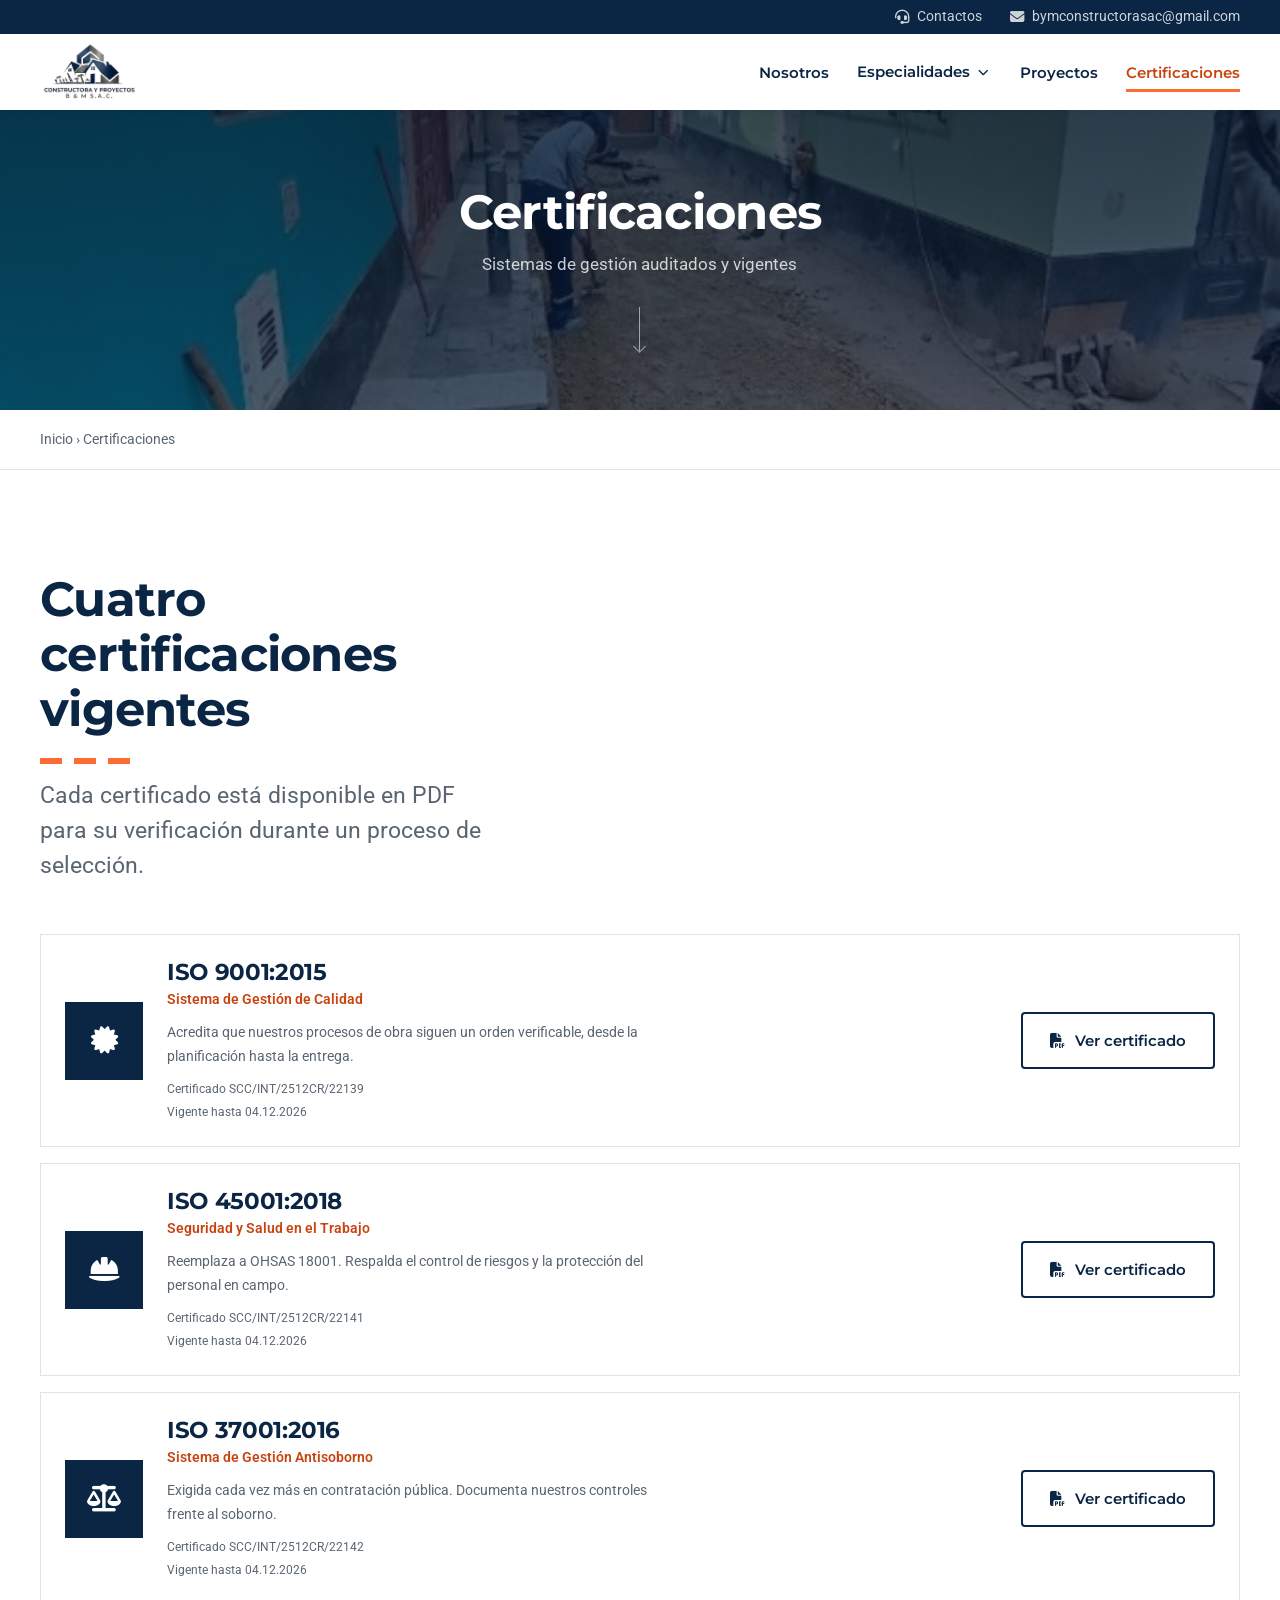
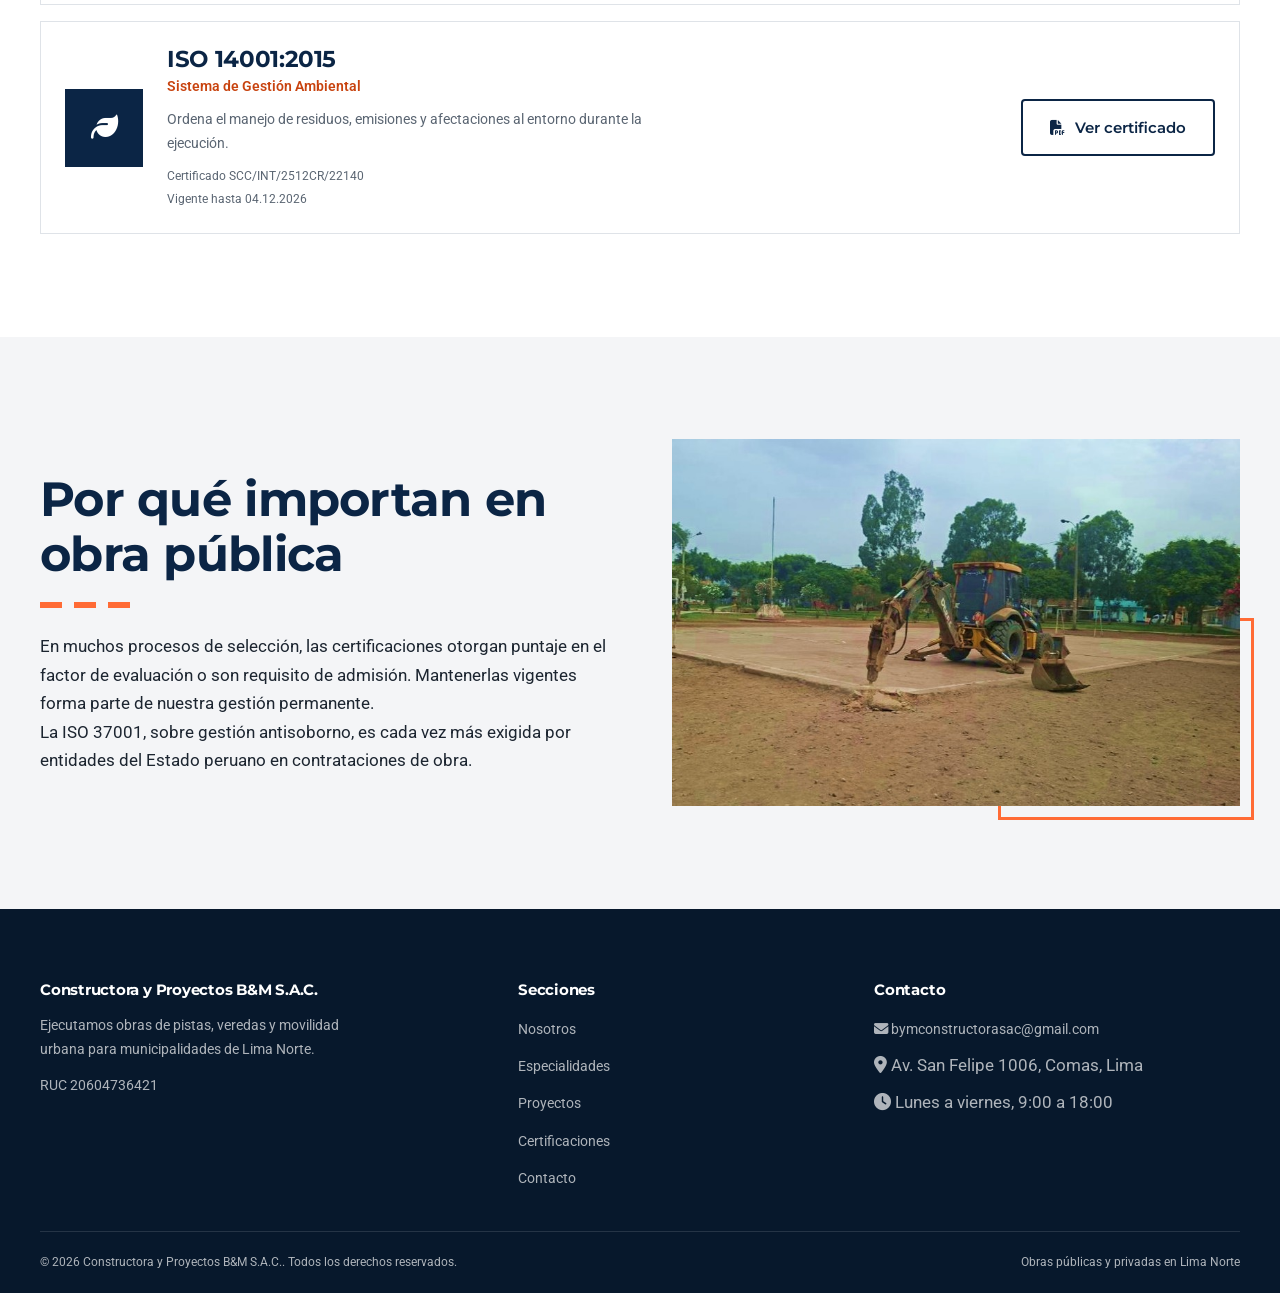
==== certificaciones.html @ 241281e0 "feat: sitio web B&M con obras reales y fotos actualizadas Avance de la web para presentacion: proyec" ====
<!DOCTYPE html>
<html lang="es">
<head>
<meta charset="UTF-8">
<meta name="viewport" content="width=device-width, initial-scale=1">
<meta name="description" content="Certificaciones ISO 9001, ISO 45001, ISO 37001 e ISO 14001 vigentes de Constructora y Proyectos B&amp;M S.A.C.">
<title>Certificaciones | Constructora y Proyectos B&amp;M</title>

<link rel="icon" type="image/png" href="images/logo-fondo-blanco.png">
<link rel="preconnect" href="https://fonts.googleapis.com">
<link rel="preconnect" href="https://fonts.gstatic.com" crossorigin>
<link href="https://fonts.googleapis.com/css2?family=Montserrat:wght@600;700;800&family=Roboto:wght@400;500;700&display=swap" rel="stylesheet">
<link rel="stylesheet" href="https://cdnjs.cloudflare.com/ajax/libs/font-awesome/6.5.2/css/all.min.css">
<link rel="stylesheet" href="css/styles.css">
</head>
<body>

<a class="skip-link" href="#main">Ir al contenido</a>
<header id="siteHeader"></header>

<main id="main" class="page">

  <section class="banner" data-parallax="0.3" style="background-image:url('images/chillon_2.jpg')">
    <div class="banner__inner">
      <h1 class="banner__title">Certificaciones</h1>
      <p class="banner__sub">Sistemas de gestión auditados y vigentes</p>
      <span class="banner__arrow" aria-hidden="true"></span>
    </div>
  </section>

  <div class="crumbs">
    <div class="wrap"><a href="index.html">Inicio</a> › Certificaciones</div>
  </div>

  <section class="block">
    <div class="wrap">
      <div class="block__head reveal">
        <h2 class="block__title">Cuatro certificaciones vigentes</h2>
        <div class="roadline"></div>
        <p class="block__intro">Cada certificado está disponible en PDF para su verificación durante un proceso de selección.</p>
      </div>

      <div class="cert-list" id="certList"></div>
    </div>
  </section>

  <section class="block block--tint">
    <div class="wrap split">
      <div class="reveal">
        <h2 class="block__title">Por qué importan en obra pública</h2>
        <div class="roadline"></div>
        <p style="margin-top:1.5rem">En muchos procesos de selección, las certificaciones otorgan puntaje en el factor de evaluación o son requisito de admisión. Mantenerlas vigentes forma parte de nuestra gestión permanente.</p>
        <p>La ISO 37001, sobre gestión antisoborno, es cada vez más exigida por entidades del Estado peruano en contrataciones de obra.</p>
      </div>
      <div class="split__media reveal">
        <img src="images/justicia_2.jpg" alt="Obra de veredas ejecutada por B&amp;M" loading="lazy">
      </div>
    </div>
  </section>

</main>

<footer id="siteFooter"></footer>

<script src="js/config.js"></script>
<script src="js/components.js"></script>
<script src="js/main.js"></script>
<script src="js/proyectos.js"></script>
<script src="js/animations.js"></script>
</body>
</html>
---- css/styles.css ----
/* ============================================================
   CONSTRUCTORA Y PROYECTOS B&M S.A.C.
   Sistema de estilos — escrito para este sitio, sin frameworks.
   Orden: tokens · base · layout · header · hero · componentes ·
          páginas · footer · utilidades · responsive
   ============================================================ */

/* ---------- 1. TOKENS ---------- */
:root {
  /* Marca */
  --navy-900: #07182C;
  --navy:     #0B2545;
  --navy-600: #14406E;
  --navy-300: #6A85A6;

  --orange:      #FF6B35;   /* gráficos, barras, íconos */
  --orange-ink:  #C8430F;   /* texto y botones: contraste AA */
  --orange-soft: #FFF1EA;

  /* Neutros */
  --ink:       #1C2530;
  --ink-soft:  #5A6572;
  --line:      #DFE3E8;
  --concrete:  #F4F5F7;
  --white:     #FFFFFF;

  /* Tipografía */
  --font-display: 'Montserrat', system-ui, sans-serif;
  --font-body:    'Roboto', system-ui, sans-serif;

  --step--1: clamp(0.82rem, 0.79rem + 0.15vw, 0.9rem);
  --step-0:  clamp(1rem, 0.96rem + 0.2vw, 1.075rem);
  --step-1:  clamp(1.2rem, 1.1rem + 0.5vw, 1.45rem);
  --step-2:  clamp(1.5rem, 1.3rem + 1vw, 2rem);
  --step-3:  clamp(1.9rem, 1.5rem + 2vw, 3rem);
  --step-4:  clamp(2.4rem, 1.7rem + 3.4vw, 4.4rem);

  /* Espacio y forma */
  --gutter: clamp(1rem, 4vw, 2.5rem);
  --wrap: 1200px;
  --wrap-narrow: 760px;
  --radius: 4px;

  --shadow-sm: 0 1px 3px rgba(11, 37, 69, 0.08);
  --shadow:    0 6px 20px rgba(11, 37, 69, 0.10);
  --shadow-lg: 0 18px 44px rgba(11, 37, 69, 0.18);

  --ease: cubic-bezier(0.22, 0.61, 0.36, 1);
  --header-h: 110px;
}

/* ---------- 2. BASE ---------- */
*, *::before, *::after { box-sizing: border-box; }

* { margin: 0; padding: 0; }

html {
  scroll-behavior: smooth;
  scroll-padding-top: var(--header-h);
  -webkit-text-size-adjust: 100%;
}

body {
  font-family: var(--font-body);
  font-size: var(--step-0);
  line-height: 1.65;
  color: var(--ink);
  background: var(--white);
  overflow-x: hidden;
}

img { max-width: 100%; display: block; height: auto; }

a { color: var(--navy-600); text-decoration: none; }
a:hover { color: var(--orange-ink); }

ul { list-style: none; }

h1, h2, h3, h4 {
  font-family: var(--font-display);
  line-height: 1.15;
  color: var(--navy);
  font-weight: 700;
  letter-spacing: -0.015em;
}

:focus-visible {
  outline: 3px solid var(--orange);
  outline-offset: 2px;
}

.skip-link {
  position: absolute;
  left: -9999px;
  top: 0;
  background: var(--navy);
  color: var(--white);
  padding: 12px 20px;
  z-index: 999;
}
.skip-link:focus { left: 0; color: var(--white); }

/* ---------- 3. LAYOUT ---------- */
.wrap {
  width: min(100% - var(--gutter) * 2, var(--wrap));
  margin-inline: auto;
}

.block { padding-block: clamp(3.5rem, 8vw, 7rem); }
.block--tint { background: var(--concrete); }
.block--navy { background: var(--navy); color: rgba(255,255,255,0.86); }
.block--navy h2, .block--navy h3 { color: var(--white); }

/* Encabezado de bloque: título + regla de señalización vial */
.block__head { margin-bottom: clamp(2rem, 4vw, 3.25rem); max-width: 46ch; }
.block__head--center { margin-inline: auto; text-align: center; }

.block__title { font-size: var(--step-3); }

.block__intro {
  margin-top: 0.9rem;
  color: var(--ink-soft);
  font-size: var(--step-1);
  line-height: 1.5;
}
.block--navy .block__intro { color: rgba(255,255,255,0.75); }

.eyebrow {
  font-family: var(--font-display);
  font-weight: 700;
  font-size: var(--step--1);
  letter-spacing: 0.14em;
  text-transform: uppercase;
  color: var(--orange-ink);
  margin-bottom: 0.6rem;
}
.block--navy .eyebrow { color: var(--orange); }

/* Motivo propio del sitio: línea discontinua tipo eje de calzada */
.roadline {
  height: 6px;
  width: 92px;
  margin-top: 1.25rem;
  background: repeating-linear-gradient(
    to right,
    var(--orange) 0 22px,
    transparent 22px 34px
  );
}
.block__head--center .roadline { margin-inline: auto; }

/* ---------- 4. HEADER ---------- */
.site-header {
  position: fixed;
  inset: 0 0 auto 0;
  z-index: 100;
  background: var(--white);
  box-shadow: var(--shadow-sm);
  transition: box-shadow 0.3s var(--ease);
}

/* Barra utilitaria: acciones, no navegación */
.utilbar { background: var(--navy); color: rgba(255,255,255,0.8); }

.utilbar__inner {
  display: flex;
  justify-content: flex-end;
  gap: 1.75rem;
  align-items: center;
  height: 34px;
  font-size: var(--step--1);
}
.utilbar a { color: rgba(255,255,255,0.8); display: inline-flex; gap: 0.5rem; align-items: center; }
.utilbar a:hover { color: var(--orange); }

.navbar__inner {
  display: flex;
  align-items: center;
  justify-content: space-between;
  gap: 1.5rem;
  height: 76px;
  transition: height 0.3s var(--ease);
}

.brand { display: flex; align-items: center; }
.brand__img { height: 56px; width: auto; transition: height 0.3s var(--ease); }

.nav__list { display: flex; gap: clamp(1rem, 2.2vw, 2.25rem); align-items: center; }
.nav__item { position: relative; }

.nav__link {
  font-family: var(--font-display);
  font-weight: 600;
  font-size: 0.94rem;
  color: var(--navy);
  padding: 0.5rem 0;
  position: relative;
}
.nav__link::after {
  content: '';
  position: absolute;
  left: 0; right: 0; bottom: -2px;
  height: 3px;
  background: var(--orange);
  transform: scaleX(0);
  transform-origin: left;
  transition: transform 0.25s var(--ease);
}
.nav__link:hover::after,
.nav__link[aria-current="page"]::after { transform: scaleX(1); }
.nav__link[aria-current="page"] { color: var(--orange-ink); }

/* Especialidades: enlace + flecha que abre el desplegable */
.nav__item--sub { display: flex; align-items: center; gap: 0.25rem; }

.nav__subtoggle {
  background: none;
  border: 0;
  cursor: pointer;
  padding: 0.5rem 0.2rem;
  color: var(--navy);
  font-size: 0.68rem;
  line-height: 1;
}
.nav__subtoggle i { transition: transform 0.25s var(--ease); display: block; }
.nav__item--sub.is-open .nav__subtoggle i { transform: rotate(180deg); }
.nav__item--sub.is-open .nav__link { color: var(--orange-ink); }
.nav__item--sub.is-open .nav__link::after { transform: scaleX(1); }

.submenu {
  position: absolute;
  top: calc(100% + 6px);
  left: 0;
  min-width: 260px;
  background: var(--white);
  border-top: 3px solid var(--orange);
  box-shadow: var(--shadow-lg);
  padding: 0.4rem 0;
  opacity: 0;
  transform: translateY(-8px);
  transition: opacity 0.2s var(--ease), transform 0.2s var(--ease);
  z-index: 10;
}
.submenu.is-open { opacity: 1; transform: translateY(0); }

.submenu__link {
  display: block;
  padding: 0.8rem 1.25rem;
  font-family: var(--font-display);
  font-weight: 600;
  font-size: 0.9rem;
  color: var(--navy);
  border-left: 3px solid transparent;
  transition: background 0.2s var(--ease), border-color 0.2s var(--ease), color 0.2s var(--ease);
}
.submenu__link:hover {
  background: var(--concrete);
  border-left-color: var(--orange);
  color: var(--orange-ink);
}
.submenu__link.is-current {
  color: var(--orange-ink);
  border-left-color: var(--orange);
  background: var(--orange-soft);
}

.nav__toggle {
  display: none;
  background: none;
  border: 0;
  width: 44px; height: 44px;
  cursor: pointer;
  position: relative;
}
.nav__toggle span {
  display: block;
  height: 2px;
  width: 26px;
  margin: 5px auto;
  background: var(--navy);
  transition: transform 0.3s var(--ease), opacity 0.2s;
}
.nav__toggle[aria-expanded="true"] span:nth-child(1) { transform: translateY(7px) rotate(45deg); }
.nav__toggle[aria-expanded="true"] span:nth-child(2) { opacity: 0; }
.nav__toggle[aria-expanded="true"] span:nth-child(3) { transform: translateY(-7px) rotate(-45deg); }

/* Estado compacto al bajar */
.site-header.is-stuck { box-shadow: var(--shadow); }
.site-header.is-stuck .navbar__inner { height: 58px; }
.site-header.is-stuck .brand__img { height: 40px; }
.site-header.is-stuck .utilbar { display: none; }

.page { padding-top: var(--header-h); }

/* ---------- 5. HERO (portada) ---------- */
.hero {
  position: relative;
  height: min(88vh, 760px);
  min-height: 460px;
  overflow: hidden;
  background: var(--navy-900);
}

.hero__slide {
  position: absolute;
  inset: 0;
  opacity: 0;
  transition: opacity 1.1s var(--ease);
  background-size: cover;
  background-position: center;
}
.hero__slide.is-active { opacity: 1; }

.hero__slide::after {
  content: '';
  position: absolute;
  inset: 0;
  background: linear-gradient(180deg, rgba(7,24,44,0.55) 0%, rgba(7,24,44,0.30) 45%, rgba(7,24,44,0.75) 100%);
}

.hero__content {
  position: relative;
  z-index: 2;
  height: 100%;
  display: flex;
  flex-direction: column;
  align-items: center;
  justify-content: center;
  text-align: center;
  color: var(--white);
}

.hero__word {
  font-family: var(--font-display);
  font-weight: 800;
  letter-spacing: 0.02em;
  line-height: 1;
  color: var(--white);
  text-shadow: 0 2px 24px rgba(7,24,44,0.45);
  transition: opacity 0.22s var(--ease);
}
.hero__word.is-changing { opacity: 0; }

.hero__title {
  color: var(--white);
  font-weight: 600;
  max-width: 24ch;
  text-shadow: 0 2px 18px rgba(7,24,44,0.45);
}
.hero__title-short { display: none; }

.hero__caption {
  position: absolute;
  z-index: 2;
  right: var(--gutter);
  bottom: 1.5rem;
  font-size: var(--step--1);
  color: rgba(255,255,255,0.72);
  letter-spacing: 0.02em;
  transition: opacity 0.22s var(--ease);
}
.hero__caption.is-changing { opacity: 0; }

.hero__arrow {
  position: absolute;
  z-index: 3;
  top: 50%;
  transform: translateY(-50%);
  width: 52px; height: 52px;
  display: grid; place-items: center;
  background: transparent;
  border: 0;
  color: rgba(255,255,255,0.75);
  font-size: 1.6rem;
  cursor: pointer;
  transition: color 0.2s var(--ease), transform 0.2s var(--ease);
}
.hero__arrow:hover { color: var(--white); }
.hero__arrow--prev { left: 0.5rem; }
.hero__arrow--next { right: 0.5rem; }
.hero__arrow--prev:hover { transform: translateY(-50%) translateX(-3px); }
.hero__arrow--next:hover { transform: translateY(-50%) translateX(3px); }

/* ---------- Variantes de jerarquía (para elegir una) ---------- */

/* v1 — palabra dominante, h1 discreto */
.hero--v1 .hero__word  { font-size: clamp(2.6rem, 8vw, 5.5rem); }
.hero--v1 .hero__title { font-size: clamp(1.05rem, 1.8vw, 1.4rem); font-weight: 400; margin-top: 1.1rem; }

/* v2 — pesos parejos, palabra en naranja */
.hero--v2 .hero__word  { font-size: clamp(2rem, 4.5vw, 3rem); color: var(--orange); }
.hero--v2 .hero__title { font-size: clamp(1.5rem, 3.2vw, 2rem); font-weight: 700; margin-top: 0.9rem; }

/* v3 — h1 arriba como título, palabra debajo como sello */
.hero--v3 .hero__content { flex-direction: column; }
.hero--v3 .hero__title {
  order: 1;
  font-size: clamp(1.9rem, 4.5vw, 3.2rem);
  font-weight: 700;
  max-width: 18ch;
}
.hero--v3 .hero__word {
  order: 2;
  margin-top: 1.5rem;
  font-size: clamp(0.85rem, 1.4vw, 1.05rem);
  letter-spacing: 0.28em;
  color: var(--orange);
  border-top: 2px solid var(--orange);
  padding-top: 0.75rem;
}

/* ---------- 6. BANNER DE PÁGINA INTERIOR ---------- */
.banner {
  position: relative;
  min-height: 300px;
  display: grid;
  place-items: center;
  text-align: center;
  background: var(--navy) center/cover no-repeat;
  overflow: hidden;
}
.banner::after {
  content: '';
  position: absolute;
  inset: 0;
  background: linear-gradient(180deg, rgba(7,24,44,0.78), rgba(7,24,44,0.62));
}
.banner__inner { position: relative; z-index: 2; padding: 4.5rem 1rem 3.5rem; }
.banner__title { color: var(--white); font-size: var(--step-3); }
.banner__sub { color: rgba(255,255,255,0.78); margin-top: 0.6rem; }

.banner__arrow {
  display: block;
  margin: 1.75rem auto 0;
  width: 1px;
  height: 44px;
  background: rgba(255,255,255,0.55);
  position: relative;
  animation: dropArrow 2.4s infinite;
}
.banner__arrow::after {
  content: '';
  position: absolute;
  bottom: 0; left: -4px;
  width: 9px; height: 9px;
  border-right: 1px solid rgba(255,255,255,0.55);
  border-bottom: 1px solid rgba(255,255,255,0.55);
  transform: rotate(45deg);
}
@keyframes dropArrow {
  0%, 100% { transform: translateY(0); opacity: 0.55; }
  50%      { transform: translateY(8px); opacity: 1; }
}

/* Migas de pan */
.crumbs { font-size: var(--step--1); color: var(--ink-soft); padding-block: 1.1rem; border-bottom: 1px solid var(--line); }
.crumbs a { color: var(--ink-soft); }
.crumbs a:hover { color: var(--orange-ink); }

/* ---------- 7. BOTONES ---------- */
.btn {
  display: inline-flex;
  align-items: center;
  gap: 0.6rem;
  font-family: var(--font-display);
  font-weight: 600;
  font-size: 0.95rem;
  padding: 0.85rem 1.7rem;
  border: 2px solid transparent;
  border-radius: var(--radius);
  cursor: pointer;
  transition: background 0.25s var(--ease), color 0.25s var(--ease), border-color 0.25s var(--ease), transform 0.2s var(--ease);
}
.btn:hover { transform: translateY(-2px); }

.btn--primary { background: var(--orange-ink); color: var(--white); }
.btn--primary:hover { background: #a93709; color: var(--white); }

.btn--ghost { background: transparent; color: var(--white); border-color: rgba(255,255,255,0.65); }
.btn--ghost:hover { background: rgba(255,255,255,0.12); color: var(--white); border-color: var(--white); }

.btn--outline { background: transparent; color: var(--navy); border-color: var(--navy); }
.btn--outline:hover { background: var(--navy); color: var(--white); }

/* ---------- 8. INDICADORES ---------- */
.stats {
  background: var(--navy);
  color: var(--white);
  border-bottom: 5px solid var(--orange);
}
.stats__grid {
  display: grid;
  grid-template-columns: repeat(auto-fit, minmax(170px, 1fr));
  gap: 1px;
  background: rgba(255,255,255,0.12);
}
.stat { background: var(--navy); padding: 2.2rem 1.5rem; }
.stat__value {
  font-family: var(--font-display);
  font-weight: 800;
  font-size: clamp(2.2rem, 4vw, 3.2rem);
  line-height: 1;
  color: var(--white);
}
.stat__label {
  margin-top: 0.5rem;
  font-size: var(--step--1);
  color: rgba(255,255,255,0.7);
}

/* ---------- 9. TARJETAS DE SERVICIO ---------- */
.cards {
  display: grid;
  grid-template-columns: repeat(auto-fit, minmax(255px, 1fr));
  gap: 1.5rem;
}

.card-service {
  background: var(--white);
  border: 1px solid var(--line);
  border-top: 4px solid var(--orange);
  padding: 2rem 1.75rem;
  transition: box-shadow 0.3s var(--ease), transform 0.3s var(--ease);
}
.card-service:hover { box-shadow: var(--shadow); transform: translateY(-4px); }
.card-service__icon { font-size: 1.7rem; color: var(--orange-ink); margin-bottom: 1rem; }
.card-service__title { font-size: var(--step-1); }
.card-service__text { margin-top: 0.7rem; color: var(--ink-soft); }
.card-service__list { margin-top: 1.1rem; display: grid; gap: 0.5rem; }
.card-service__list li {
  position: relative;
  padding-left: 1.3rem;
  font-size: var(--step--1);
  color: var(--ink-soft);
}
.card-service__list li::before {
  content: '';
  position: absolute;
  left: 0; top: 0.55em;
  width: 8px; height: 2px;
  background: var(--orange);
}

/* ---------- PORTADA DE ESPECIALIDADES ---------- */
.especialidades {
  --hex-w: clamp(210px, 24vw, 320px);
  --hex-h: calc(var(--hex-w) / 0.866);     /* hexágono regular, punta arriba */
  --hex-gap: 10px;

  position: relative;
  overflow: hidden;
  min-height: min(92vh, 820px);
  display: grid;
  place-items: center;
  padding-block: clamp(3rem, 6vw, 5rem);
  background: var(--navy-900);
}

/* Fondo: foto desenfocada con velo azul */
.especialidades__bg {
  position: absolute;
  inset: 0;
  background-size: cover;
  background-position: center;
  filter: blur(10px);
  transform: scale(1.12);               /* esconde los bordes borrosos */
}
.especialidades::after {
  content: '';
  position: absolute;
  inset: 0;
  background: rgba(7, 24, 44, 0.55);
}

.especialidades__inner {
  position: relative;
  z-index: 2;
  display: flex;
  flex-direction: column;
  align-items: center;
}

.especialidades__title {
  color: var(--white);
  font-size: var(--step-3);
  font-weight: 800;
  text-transform: uppercase;
  letter-spacing: 0.02em;
  text-align: center;
  margin-bottom: clamp(2.5rem, 5vw, 4rem);
}
.especialidades__title span { color: var(--orange); }

/* ---------- Panal ----------
   Cada hexágono se monta medio ancho sobre el anterior, y el del medio
   baja 3/4 de su altura. Así encajan lado con lado, como adoquines.     */
.hexes {
  display: flex;
  align-items: flex-start;
  padding-bottom: calc(var(--hex-h) * 0.75);
}

.hex {
  position: relative;
  display: block;
  width: var(--hex-w);
  height: var(--hex-h);
  perspective: 1200px;
  flex: none;
}
.hex + .hex { margin-left: calc(var(--hex-w) * -0.5 + var(--hex-gap)); }
.hex:nth-child(even) { transform: translateY(calc(var(--hex-h) * 0.75 + var(--hex-gap))); }

.hex__inner {
  position: absolute;
  inset: 0;
  transform-style: preserve-3d;
  transition: transform 0.7s var(--ease);
}

.hex__face {
  position: absolute;
  inset: 0;
  display: grid;
  place-content: center;
  justify-items: center;
  gap: 0.9rem;
  padding: 0 14%;
  text-align: center;
  backface-visibility: hidden;
  -webkit-backface-visibility: hidden;
  clip-path: polygon(50% 0, 100% 25%, 100% 75%, 50% 100%, 0 75%, 0 25%);
}

.hex__name {
  font-family: var(--font-display);
  font-weight: 800;
  font-size: clamp(1.05rem, 1.5vw, 1.25rem);
  line-height: 1.2;
  color: var(--white);
  text-transform: uppercase;
  letter-spacing: 0.03em;
}

/* Anverso: colores de la marca */
.hex--navy   .hex__face--front { background: var(--navy); }
.hex--orange .hex__face--front { background: var(--orange); }
.hex--steel  .hex__face--front { background: var(--navy-600); }

/* Reverso: foto con velo para que el nombre se lea */
.hex__face--back {
  transform: rotateY(180deg);
  background-size: cover;
  background-position: center;
}
.hex__face--back::before {
  content: '';
  position: absolute;
  inset: 0;
  background: linear-gradient(180deg, rgba(7,24,44,0.25), rgba(7,24,44,0.72));
}
.hex__face--back > * { position: relative; }

.hex__go {
  width: 44px; height: 44px;
  display: grid;
  place-items: center;
  border-radius: 50%;
  background: var(--orange);
  color: var(--white);
  font-size: 1rem;
  transition: transform 0.25s var(--ease);
}
.hex:hover .hex__go { transform: translateX(4px); }

/* Giro: solo en equipos con mouse y pantalla ancha */
@media (hover: hover) and (min-width: 821px) {
  .hex:hover .hex__inner,
  .hex:focus-visible .hex__inner { transform: rotateY(180deg); }
}

.hex:focus-visible { outline: none; }
.hex:focus-visible .hex__face { outline: 3px solid var(--orange); outline-offset: -3px; }

/* Táctil o pantalla angosta: se muestra directo el reverso, sin giro */
@media (hover: none), (max-width: 820px) {
  .hex__face--front { display: none; }
  .hex__face--back { transform: none; }
}

/* Celular: columna, sin panal */
@media (max-width: 820px) {
  .especialidades { --hex-w: min(72vw, 300px); min-height: 0; }
  .hexes { flex-direction: column; align-items: center; gap: 1rem; padding-bottom: 0; }
  .hex + .hex { margin-left: 0; }
  .hex:nth-child(even) { transform: none; }
}

/* Movimiento reducido: sin giro animado */
@media (prefers-reduced-motion: reduce) {
  .hex__inner { transition: none; }
}

/* ---------- 10. SOBRE NOSOTROS ---------- */
.split {
  display: grid;
  grid-template-columns: 1fr 1fr;
  gap: clamp(2rem, 5vw, 4.5rem);
  align-items: center;
}
.split__media { position: relative; }
.split__media img { width: 100%; object-fit: cover; }
.split__media::before {
  content: '';
  position: absolute;
  inset: auto -14px -14px auto;
  width: 45%;
  height: 55%;
  border: 3px solid var(--orange);
  z-index: -1;
}
.split__text p + p { margin-top: 1rem; }
.split__text p { color: var(--ink-soft); }

/* ---------- 11. PROYECTOS ---------- */
.projects-layout {
  display: grid;
  grid-template-columns: 250px 1fr;
  gap: clamp(1.5rem, 3vw, 3rem);
  align-items: start;
}

.sidenav { position: sticky; top: calc(var(--header-h) + 1rem); }
.sidenav__title {
  font-family: var(--font-display);
  font-size: var(--step--1);
  color: var(--ink-soft);
  margin-bottom: 0.9rem;
}
.sidenav__btn {
  display: flex;
  align-items: center;
  gap: 0.85rem;
  width: 100%;
  text-align: left;
  background: var(--navy);
  color: rgba(255,255,255,0.85);
  border: 0;
  border-left: 4px solid transparent;
  padding: 1rem 1.1rem;
  font-family: var(--font-display);
  font-weight: 600;
  font-size: 0.9rem;
  cursor: pointer;
  transition: background 0.25s var(--ease), border-color 0.25s var(--ease);
}
.sidenav__btn + .sidenav__btn { border-top: 1px solid rgba(255,255,255,0.08); }
.sidenav__btn:hover { background: var(--navy-600); }
.sidenav__btn.is-active { background: var(--orange); color: var(--white); border-left-color: var(--orange-ink); }
.sidenav__btn i { width: 18px; text-align: center; }
.sidenav__count { margin-left: auto; font-size: 0.78rem; opacity: 0.75; }

.projects-grid {
  display: grid;
  grid-template-columns: repeat(auto-fill, minmax(280px, 1fr));
  gap: 1.5rem;
}

.card-project {
  background: var(--white);
  border: 1px solid var(--line);
  display: flex;
  flex-direction: column;
  overflow: hidden;
  transition: box-shadow 0.3s var(--ease), transform 0.3s var(--ease);
}
.card-project:hover { box-shadow: var(--shadow); transform: translateY(-4px); }

.card-project__media {
  position: relative;
  aspect-ratio: 4 / 3;
  background: var(--navy);
  overflow: hidden;
}
.card-project__media img {
  width: 100%; height: 100%;
  object-fit: cover;
  transition: transform 0.6s var(--ease);
}
.card-project--clickable .card-project__media { cursor: pointer; }
.card-project--clickable:hover .card-project__media img { transform: scale(1.06); }

/* Marcador de obra sin fotografía disponible */
.card-project__placeholder {
  position: absolute;
  inset: 0;
  display: grid;
  place-content: center;
  justify-items: center;
  gap: 0.6rem;
  color: rgba(255,255,255,0.6);
  background:
    repeating-linear-gradient(135deg, rgba(255,255,255,0.05) 0 12px, transparent 12px 24px),
    var(--navy);
  font-size: var(--step--1);
  text-align: center;
  padding: 1rem;
}
.card-project__placeholder i { font-size: 1.6rem; color: var(--orange); }

.card-project__badge {
  position: absolute;
  top: 0; left: 0;
  background: var(--orange);
  color: var(--white);
  font-family: var(--font-display);
  font-weight: 700;
  font-size: 0.72rem;
  letter-spacing: 0.04em;
  padding: 0.4rem 0.8rem;
  z-index: 2;
}
.card-project__badge--ejecucion { background: var(--navy-600); }

.card-project__year {
  position: absolute;
  top: 0; right: 0;
  background: rgba(7,24,44,0.88);
  color: var(--white);
  font-family: var(--font-display);
  font-weight: 700;
  font-size: 0.8rem;
  padding: 0.4rem 0.75rem;
  z-index: 2;
}

.card-project__body { padding: 1.35rem; display: flex; flex-direction: column; flex: 1; }
.card-project__title { font-size: 1.03rem; line-height: 1.3; }
.card-project__meta {
  margin-top: 0.85rem;
  display: grid;
  gap: 0.3rem;
  font-size: var(--step--1);
  color: var(--ink-soft);
}
.card-project__meta dt { font-weight: 500; color: var(--navy); display: inline; }
.card-project__meta dd { display: inline; }
.card-project__meta div { display: flex; gap: 0.4rem; }
.card-project__desc { margin-top: 0.9rem; font-size: var(--step--1); color: var(--ink-soft); }
.card-project__foot {
  margin-top: auto;
  padding-top: 1.1rem;
  display: flex;
  align-items: center;
  justify-content: space-between;
  gap: 0.75rem;
}
.tag {
  display: inline-block;
  background: var(--orange-soft);
  color: var(--orange-ink);
  font-size: 0.72rem;
  font-weight: 600;
  padding: 0.3rem 0.7rem;
}
.card-project__link {
  font-family: var(--font-display);
  font-weight: 600;
  font-size: 0.82rem;
  background: none;
  border: 0;
  color: var(--orange-ink);
  cursor: pointer;
}

.empty-state {
  grid-column: 1 / -1;
  border: 1px dashed var(--line);
  padding: 3rem 1.5rem;
  text-align: center;
  color: var(--ink-soft);
}

/* ---------- 12. MAPA DE COBERTURA ---------- */
.coverage { display: grid; grid-template-columns: 1.05fr 0.95fr; gap: clamp(2rem, 5vw, 4rem); align-items: center; }

.map { width: 100%; height: auto; }
.map__zone {
  fill: rgba(255,255,255,0.08);
  stroke: rgba(255,255,255,0.35);
  stroke-width: 1.5;
  transition: fill 0.25s var(--ease), stroke 0.25s var(--ease);
}
.map__zone--sede { fill: rgba(255,255,255,0.16); }
.map__zone--activo { fill: var(--orange); stroke: var(--orange); }
.map__group { cursor: pointer; }
.map__group:hover .map__zone { fill: rgba(255,107,53,0.65); stroke: var(--orange); }
.map__group:focus-visible .map__zone { fill: rgba(255,107,53,0.65); }
.map__label {
  font-family: var(--font-display);
  font-size: 11px;
  font-weight: 600;
  fill: var(--white);
  pointer-events: none;
}
.map__count { font-family: var(--font-display); font-size: 20px; font-weight: 800; fill: var(--white); pointer-events: none; }
.map__legend { display: flex; flex-wrap: wrap; gap: 1.25rem; margin-top: 1.5rem; font-size: var(--step--1); }
.map__legend span { display: inline-flex; align-items: center; gap: 0.5rem; }
.map__key { width: 14px; height: 14px; display: inline-block; }
.map__key--activo { background: var(--orange); }
.map__key--sede { background: rgba(255,255,255,0.25); }
.map__key--cobertura { background: rgba(255,255,255,0.08); border: 1px solid rgba(255,255,255,0.35); }

.coverage__detail {
  border-left: 3px solid var(--orange);
  padding-left: 1.5rem;
  min-height: 140px;
}
.coverage__district { font-size: var(--step-2); color: var(--white); }
.coverage__list { margin-top: 1rem; display: grid; gap: 0.6rem; }
.coverage__list li { display: flex; gap: 0.7rem; font-size: var(--step--1); color: rgba(255,255,255,0.78); }
.coverage__list i { color: var(--orange); margin-top: 0.35em; }

/* ---------- NOSOTROS: DESCRIPCIÓN + MOSAICO ---------- */
.about {
  display: grid;
  grid-template-columns: 1fr 1.05fr;
  gap: clamp(2rem, 5vw, 4.5rem);
  align-items: center;
}

.about__title {
  font-size: var(--step-3);
  font-weight: 800;
  text-transform: uppercase;
  color: var(--ink-soft);
  line-height: 1.05;
  margin-bottom: 1.5rem;
}
.about__title span { display: block; color: var(--orange); }

.about__text p { color: var(--ink-soft); }
.about__text p + p { margin-top: 1rem; }

/* Mosaico: cuatro hexágonos en panal (dos arriba, dos abajo desplazados) */
.mosaic {
  --tile-w: clamp(130px, 14vw, 200px);
  --tile-h: calc(var(--tile-w) / 0.866);
  --tile-gap: 8px;

  position: relative;
  width: calc(var(--tile-w) * 2.5 + var(--tile-gap) * 2);
  height: calc(var(--tile-h) * 1.75 + var(--tile-gap));
  margin-inline: auto;
}

.mosaic__tile {
  position: absolute;
  width: var(--tile-w);
  height: var(--tile-h);
  background-size: cover;
  background-position: center;
  clip-path: polygon(50% 0, 100% 25%, 100% 75%, 50% 100%, 0 75%, 0 25%);
  transition: transform 0.4s var(--ease), filter 0.4s var(--ease);
}
.mosaic__tile:nth-child(1) { left: 0; top: 0; }
.mosaic__tile:nth-child(2) { left: calc(var(--tile-w) + var(--tile-gap)); top: 0; }
.mosaic__tile:nth-child(3) { left: calc(var(--tile-w) * 0.5 + var(--tile-gap) * 0.5); top: calc(var(--tile-h) * 0.75 + var(--tile-gap)); }
.mosaic__tile:nth-child(4) { left: calc(var(--tile-w) * 1.5 + var(--tile-gap) * 1.5); top: calc(var(--tile-h) * 0.75 + var(--tile-gap)); }

@media (hover: hover) {
  .mosaic__tile:hover { transform: scale(1.04); filter: brightness(1.08); }
}

/* Sellos de certificación */
.seals { margin-top: 2rem; }
.seals__title {
  font-family: var(--font-display);
  font-weight: 700;
  font-size: 0.9rem;
  text-transform: uppercase;
  letter-spacing: 0.08em;
  color: var(--orange-ink);
  margin-bottom: 0.9rem;
}
.seals__title i { margin-right: 0.4rem; }
.seals__row { display: flex; flex-wrap: wrap; gap: 0.75rem; }

.seal {
  width: 64px; height: 76px;
  display: grid;
  place-items: center;
  transition: transform 0.2s var(--ease);
}
.seal:hover { transform: translateY(-3px); }
.seal img { max-width: 100%; max-height: 100%; object-fit: contain; }

.seal__fallback {
  width: 100%; height: 100%;
  display: grid;
  place-content: center;
  text-align: center;
  background: var(--navy);
  color: var(--white);
  font-family: var(--font-display);
  font-size: 0.95rem;
  font-weight: 800;
  line-height: 1.1;
  border-bottom: 4px solid var(--orange);
}
.seal__fallback b { display: block; font-size: 0.62rem; letter-spacing: 0.12em; opacity: 0.8; }

/* ---------- NOSOTROS: MISIÓN/VISIÓN + DÓNDE TRABAJAMOS ---------- */
.duo { display: grid; grid-template-columns: 1fr 1fr; }

.duo__half { padding: clamp(3rem, 7vw, 6rem) clamp(1.5rem, 5vw, 5rem); }
.duo__half--navy { background: var(--navy); color: rgba(255,255,255,0.85); }
.duo__half--light { background: var(--white); }

.duo__inner { max-width: 520px; margin-inline: auto; }

.purpose + .purpose { margin-top: clamp(2.5rem, 5vw, 3.75rem); }
.purpose__icon { font-size: 2rem; color: var(--orange); }
.purpose__title {
  margin-top: 0.75rem;
  color: var(--white);
  font-size: var(--step-2);
  font-weight: 800;
  text-transform: uppercase;
}
.purpose__text {
  margin-top: 1rem;
  padding-left: 1.25rem;
  border-left: 3px solid var(--orange);
}

.where__title {
  font-size: var(--step-2);
  font-weight: 800;
  text-transform: uppercase;
  color: var(--ink-soft);
  line-height: 1.05;
}
.where__title i { color: var(--orange); margin-right: 0.5rem; }
.where__title span { display: block; color: var(--orange); }
.where__intro { margin-top: 0.75rem; color: var(--ink-soft); font-size: var(--step--1); }

/* ---------- MAPA EN VERSIÓN CLARA ---------- */
.map-wrap { position: relative; margin-top: 1.5rem; }

.map--claro .map__zone              { fill: #EEF1F4; stroke: #C5CDD6; }
.map--claro .map__zone--sede        { fill: #DDE3EA; }
.map--claro .map__zone--activo      { fill: var(--orange); stroke: var(--orange); }
.map--claro .map__group:hover .map__zone,
.map--claro .map__group.is-selected .map__zone { fill: rgba(255,107,53,0.7); stroke: var(--orange-ink); }
.map--claro .map__label             { fill: var(--navy); }
.map--claro .map__zone--activo + text,
.map--claro .map__zone--activo ~ .map__label { fill: var(--white); }
.map--claro .map__count             { fill: var(--white); }

.map-wrap--claro .map__legend       { color: var(--ink-soft); }
.map-wrap--claro .map__key--sede      { background: #DDE3EA; }
.map-wrap--claro .map__key--cobertura { background: #EEF1F4; border: 1px solid #C5CDD6; }

/* Ventanita flotante */
.map-tip {
  position: absolute;
  z-index: 5;
  width: 230px;
  transform: translate(-50%, calc(-100% - 14px));
  background: var(--white);
  border-top: 3px solid var(--orange);
  box-shadow: var(--shadow-lg);
  padding: 1rem 1.1rem 1.1rem;
  font-size: var(--step--1);
  color: var(--ink-soft);
  animation: tipIn 0.2s var(--ease);
}
.map-tip::after {
  content: '';
  position: absolute;
  left: 50%; bottom: -8px;
  width: 14px; height: 14px;
  background: var(--white);
  transform: translateX(-50%) rotate(45deg);
  box-shadow: 3px 3px 6px rgba(11,37,69,0.08);
}
@keyframes tipIn {
  from { opacity: 0; transform: translate(-50%, calc(-100% - 6px)); }
  to   { opacity: 1; transform: translate(-50%, calc(-100% - 14px)); }
}

.map-tip__close {
  position: absolute;
  top: 0.35rem; right: 0.5rem;
  background: none;
  border: 0;
  font-size: 1.2rem;
  line-height: 1;
  color: var(--ink-soft);
  cursor: pointer;
}
.map-tip__name { font-family: var(--font-display); font-weight: 800; color: var(--navy); font-size: 1rem; padding-right: 1rem; }
.map-tip__count { color: var(--orange-ink); font-weight: 600; margin-top: 0.15rem; }
.map-tip__list { margin-top: 0.6rem; display: grid; gap: 0.3rem; }
.map-tip__list li { padding-left: 0.9rem; position: relative; line-height: 1.35; }
.map-tip__list li::before {
  content: '';
  position: absolute;
  left: 0; top: 0.5em;
  width: 5px; height: 5px;
  background: var(--orange);
}
.map-tip__more { color: var(--navy-300); }
.map-tip__more::before { display: none; }
.map-tip__link {
  display: inline-flex;
  align-items: center;
  gap: 0.4rem;
  margin-top: 0.8rem;
  font-family: var(--font-display);
  font-weight: 700;
  color: var(--orange-ink);
}
.map-tip__empty { margin-top: 0.5rem; }

@media (prefers-reduced-motion: reduce) { .map-tip { animation: none; } }

/* ---------- Responsive de Nosotros ---------- */
@media (max-width: 1024px) {
  .about { grid-template-columns: 1fr; }
  .mosaic { margin-top: 1rem; }
  .duo { grid-template-columns: 1fr; }
}

@media (max-width: 560px) {
  .mosaic { --tile-w: 38vw; --tile-gap: 6px; }
  .map-tip { width: 200px; }
}

/* ---------- 13. CERTIFICACIONES ---------- */
.cert-list { display: grid; gap: 1rem; }
.cert {
  display: grid;
  grid-template-columns: 78px 1fr auto;
  gap: 1.5rem;
  align-items: center;
  background: var(--white);
  border: 1px solid var(--line);
  padding: 1.5rem;
  transition: border-color 0.25s var(--ease), box-shadow 0.25s var(--ease);
}
.cert:hover { border-color: var(--orange); box-shadow: var(--shadow-sm); }
.cert__seal {
  width: 78px; height: 78px;
  display: grid;
  place-items: center;
  background: var(--navy);
  color: var(--white);
  font-size: 1.7rem;
}
.cert__title { font-size: var(--step-1); }
.cert__name { color: var(--orange-ink); font-weight: 600; font-size: var(--step--1); margin-top: 0.15rem; }
.cert__text { margin-top: 0.6rem; color: var(--ink-soft); font-size: var(--step--1); max-width: 62ch; }
.cert__data { margin-top: 0.6rem; font-size: 0.78rem; color: var(--ink-soft); display: grid; gap: 0.15rem; }

/* ---------- 14. NOVEDADES ---------- */
.news { display: grid; grid-template-columns: repeat(auto-fit, minmax(290px, 1fr)); gap: 1.75rem; }
.news-item { border: 1px solid var(--line); background: var(--white); display: flex; flex-direction: column; }
.news-item__media { position: relative; aspect-ratio: 16 / 10; overflow: hidden; background: var(--navy); }
.news-item__media img { width: 100%; height: 100%; object-fit: cover; }
.news-item__date {
  position: absolute;
  top: 0; right: 0;
  background: var(--orange);
  color: var(--white);
  font-family: var(--font-display);
  font-weight: 700;
  text-align: center;
  line-height: 1.1;
  padding: 0.55rem 0.7rem;
  font-size: 0.78rem;
}
.news-item__date b { display: block; font-size: 1.15rem; }
.news-item__body { padding: 1.4rem; }
.news-item__title { font-size: var(--step-1); }
.news-item__text { margin-top: 0.7rem; color: var(--ink-soft); font-size: var(--step--1); }

/* ---------- 15. CONTACTO ---------- */
.contact-grid { display: grid; grid-template-columns: 1.1fr 0.9fr; gap: clamp(2rem, 5vw, 4rem); align-items: start; }

.field { display: grid; gap: 0.4rem; margin-bottom: 1.1rem; }
.field label { font-family: var(--font-display); font-weight: 600; font-size: 0.85rem; color: var(--navy); }
.field input,
.field select,
.field textarea {
  font-family: var(--font-body);
  font-size: 1rem;
  padding: 0.85rem 1rem;
  border: 1px solid var(--line);
  background: var(--white);
  color: var(--ink);
  border-radius: var(--radius);
  transition: border-color 0.2s var(--ease), box-shadow 0.2s var(--ease);
  width: 100%;
}
.field input:focus,
.field select:focus,
.field textarea:focus {
  border-color: var(--navy-600);
  box-shadow: 0 0 0 3px rgba(20,64,110,0.12);
  outline: none;
}
.field textarea { resize: vertical; min-height: 130px; }
.field__hint { font-size: 0.78rem; color: var(--ink-soft); }

.contact-data { display: grid; gap: 1.25rem; }
.contact-data__item { display: flex; gap: 1rem; align-items: flex-start; }
.contact-data__icon {
  width: 42px; height: 42px;
  flex: none;
  display: grid; place-items: center;
  background: var(--orange-soft);
  color: var(--orange-ink);
}
.contact-data__label { font-family: var(--font-display); font-weight: 600; color: var(--navy); font-size: 0.9rem; }
.contact-data__value { color: var(--ink-soft); font-size: var(--step--1); }

.map-embed { margin-top: 1.75rem; border: 1px solid var(--line); }
.map-embed iframe { display: block; width: 100%; height: 300px; border: 0; }

.toast {
  position: fixed;
  right: 1.25rem; bottom: 6.5rem;
  z-index: 400;
  max-width: 330px;
  padding: 1rem 1.25rem;
  color: var(--white);
  font-size: 0.92rem;
  box-shadow: var(--shadow-lg);
  transform: translateY(14px);
  opacity: 0;
  transition: opacity 0.25s var(--ease), transform 0.25s var(--ease);
}
.toast.is-open { opacity: 1; transform: translateY(0); }
.toast--ok { background: #1E7A46; }
.toast--error { background: #A6271C; }

/* ---------- 16. FOOTER ---------- */
.site-footer { background: var(--navy-900); color: rgba(255,255,255,0.68); padding-block: clamp(2.75rem, 6vw, 4.5rem) 0; }
.site-footer h3 { color: var(--white); font-size: 0.95rem; margin-bottom: 1rem; }
.footer__grid { display: grid; grid-template-columns: 1.4fr 1fr 1.2fr; gap: clamp(1.75rem, 4vw, 3.5rem); }
.footer__grid a { color: rgba(255,255,255,0.68); font-size: var(--step--1); }
.footer__grid a:hover { color: var(--orange); }
.footer__links { display: grid; gap: 0.55rem; }
.footer__text { font-size: var(--step--1); max-width: 40ch; }
.footer__social { display: flex; gap: 0.6rem; margin-top: 1.25rem; }
.footer__social a {
  width: 38px; height: 38px;
  display: grid; place-items: center;
  border: 1px solid rgba(255,255,255,0.22);
  color: rgba(255,255,255,0.8);
}
.footer__social a:hover { background: var(--orange); border-color: var(--orange); color: var(--white); }
.footer__bottom {
  margin-top: 2.5rem;
  padding-block: 1.25rem;
  border-top: 1px solid rgba(255,255,255,0.12);
  display: flex;
  flex-wrap: wrap;
  gap: 0.75rem;
  justify-content: space-between;
  font-size: 0.78rem;
}

/* ---------- 17. FLOTANTES ---------- */
.to-top {
  position: fixed;
  right: 1.25rem;
  bottom: 1.5rem;
  z-index: 90;
  width: 48px; height: 48px;
  display: grid; place-items: center;
  border: 0;
  cursor: pointer;
  box-shadow: var(--shadow);
  transition: transform 0.25s var(--ease), opacity 0.25s var(--ease), background 0.25s var(--ease);
  background: var(--navy);
  color: var(--white);
  opacity: 0;
  pointer-events: none;
}
.to-top.is-visible { opacity: 1; pointer-events: auto; }
.to-top:hover { background: var(--orange-ink); }

/* ---------- 18. VISOR DE GALERÍA ---------- */
.viewer {
  position: fixed;
  inset: 0;
  z-index: 500;
  display: none;
  place-items: center;
  background: rgba(7,24,44,0.94);
  padding: 1.5rem;
}
.viewer.is-open { display: grid; }
.viewer__figure { max-width: min(1100px, 92vw); text-align: center; }
.viewer__img { max-height: 76vh; width: auto; margin-inline: auto; object-fit: contain; }
.viewer__caption { color: var(--white); font-family: var(--font-display); font-weight: 600; margin-top: 1rem; }
.viewer__counter { color: rgba(255,255,255,0.6); font-size: var(--step--1); margin-top: 0.3rem; }
.viewer__btn {
  position: absolute;
  background: rgba(255,255,255,0.12);
  border: 0;
  color: var(--white);
  width: 48px; height: 48px;
  font-size: 1.4rem;
  cursor: pointer;
  transition: background 0.2s;
}
.viewer__btn:hover { background: var(--orange); }
.viewer__btn--prev { left: 1rem; top: 50%; transform: translateY(-50%); }
.viewer__btn--next { right: 1rem; top: 50%; transform: translateY(-50%); }
.viewer__btn--close { top: 1rem; right: 1rem; }

/* ---------- 19. ANIMACIÓN DE ENTRADA ---------- */
.reveal {
  opacity: 0;
  transform: translateY(24px);
  transition: opacity 0.7s var(--ease), transform 0.7s var(--ease);
  will-change: opacity, transform;
}
.reveal.is-in { opacity: 1; transform: none; }

/* ---------- 20. RESPONSIVE ---------- */
@media (max-width: 1024px) {
  .coverage { grid-template-columns: 1fr; }
  .contact-grid { grid-template-columns: 1fr; }
  .footer__grid { grid-template-columns: 1fr 1fr; }
  .projects-layout { grid-template-columns: 1fr; }
  .sidenav { position: static; }
  .sidenav__list { display: grid; grid-template-columns: repeat(auto-fit, minmax(190px, 1fr)); }
  .sidenav__btn + .sidenav__btn { border-top: 0; }
}

@media (max-width: 820px) {
  :root { --header-h: 58px; }

  .utilbar { display: none; }
  .navbar__inner { height: 58px; }
  .nav__toggle { display: block; }

  .nav__list {
    position: fixed;
    inset: 58px 0 auto 0;
    background: var(--white);
    flex-direction: column;
    align-items: stretch;
    gap: 0;
    padding: 0.5rem 0 1rem;
    box-shadow: var(--shadow);
    transform: translateY(-120%);
    transition: transform 0.35s var(--ease);
    max-height: calc(100vh - 58px);
    overflow-y: auto;
  }
  .nav__list.is-open { transform: translateY(0); }
  .nav__link { display: block; padding: 0.95rem var(--gutter); border-bottom: 1px solid var(--line); }
  .nav__link::after { display: none; }
  .nav__link[aria-current="page"] { border-left: 4px solid var(--orange); }

  /* Especialidades como sublista dentro del acordeón */
  .nav__item--sub { justify-content: space-between; border-bottom: 1px solid var(--line); flex-wrap: wrap; }
  .nav__item--sub .nav__link { border-bottom: 0; flex: 1; }
  .nav__subtoggle { padding: 0.95rem var(--gutter); font-size: 0.85rem; }

  .submenu {
    position: static;
    width: 100%;
    order: 3;
    min-width: 0;
    border-top: 0;
    box-shadow: none;
    background: var(--concrete);
    opacity: 1;
    transform: none;
    padding: 0;
  }
  .submenu__link { padding: 0.85rem calc(var(--gutter) + 0.75rem); }

  .site-header.is-stuck .navbar__inner { height: 58px; }
  .site-header.is-stuck .brand__img { height: 42px; }

  .split { grid-template-columns: 1fr; }
  .split__media::before { display: none; }
  .hero { height: auto; min-height: 0; padding-block: 7rem 5rem; }
  .hero__content { max-width: none; }

  /* Título corto de una sola línea en celular */
  .hero__title-full { display: none; }
  .hero__title-short { display: inline; }

  .hero__arrow { width: 40px; height: 40px; font-size: 1.15rem; }
  .hero__caption { position: static; margin-top: 2rem; text-align: center; }
  .cert { grid-template-columns: 56px 1fr; }
  .cert__seal { width: 56px; height: 56px; font-size: 1.3rem; }
  .cert .btn { grid-column: 1 / -1; justify-content: center; }
}

@media (max-width: 560px) {
  .footer__grid { grid-template-columns: 1fr; }
  .projects-grid { grid-template-columns: 1fr; }
}

/* ---------- 21. MOVIMIENTO REDUCIDO ---------- */
@media (prefers-reduced-motion: reduce) {
  *, *::before, *::after {
    animation-duration: 0.001ms !important;
    animation-iteration-count: 1 !important;
    transition-duration: 0.001ms !important;
    scroll-behavior: auto !important;
  }
  .reveal { opacity: 1; transform: none; }
}

/* ---------- 22. IMPRESIÓN ---------- */
@media print {
  .site-header, .to-top, .hero__arrow, .sidenav { display: none !important; }
  .page { padding-top: 0; }
  body { color: #000; }
}
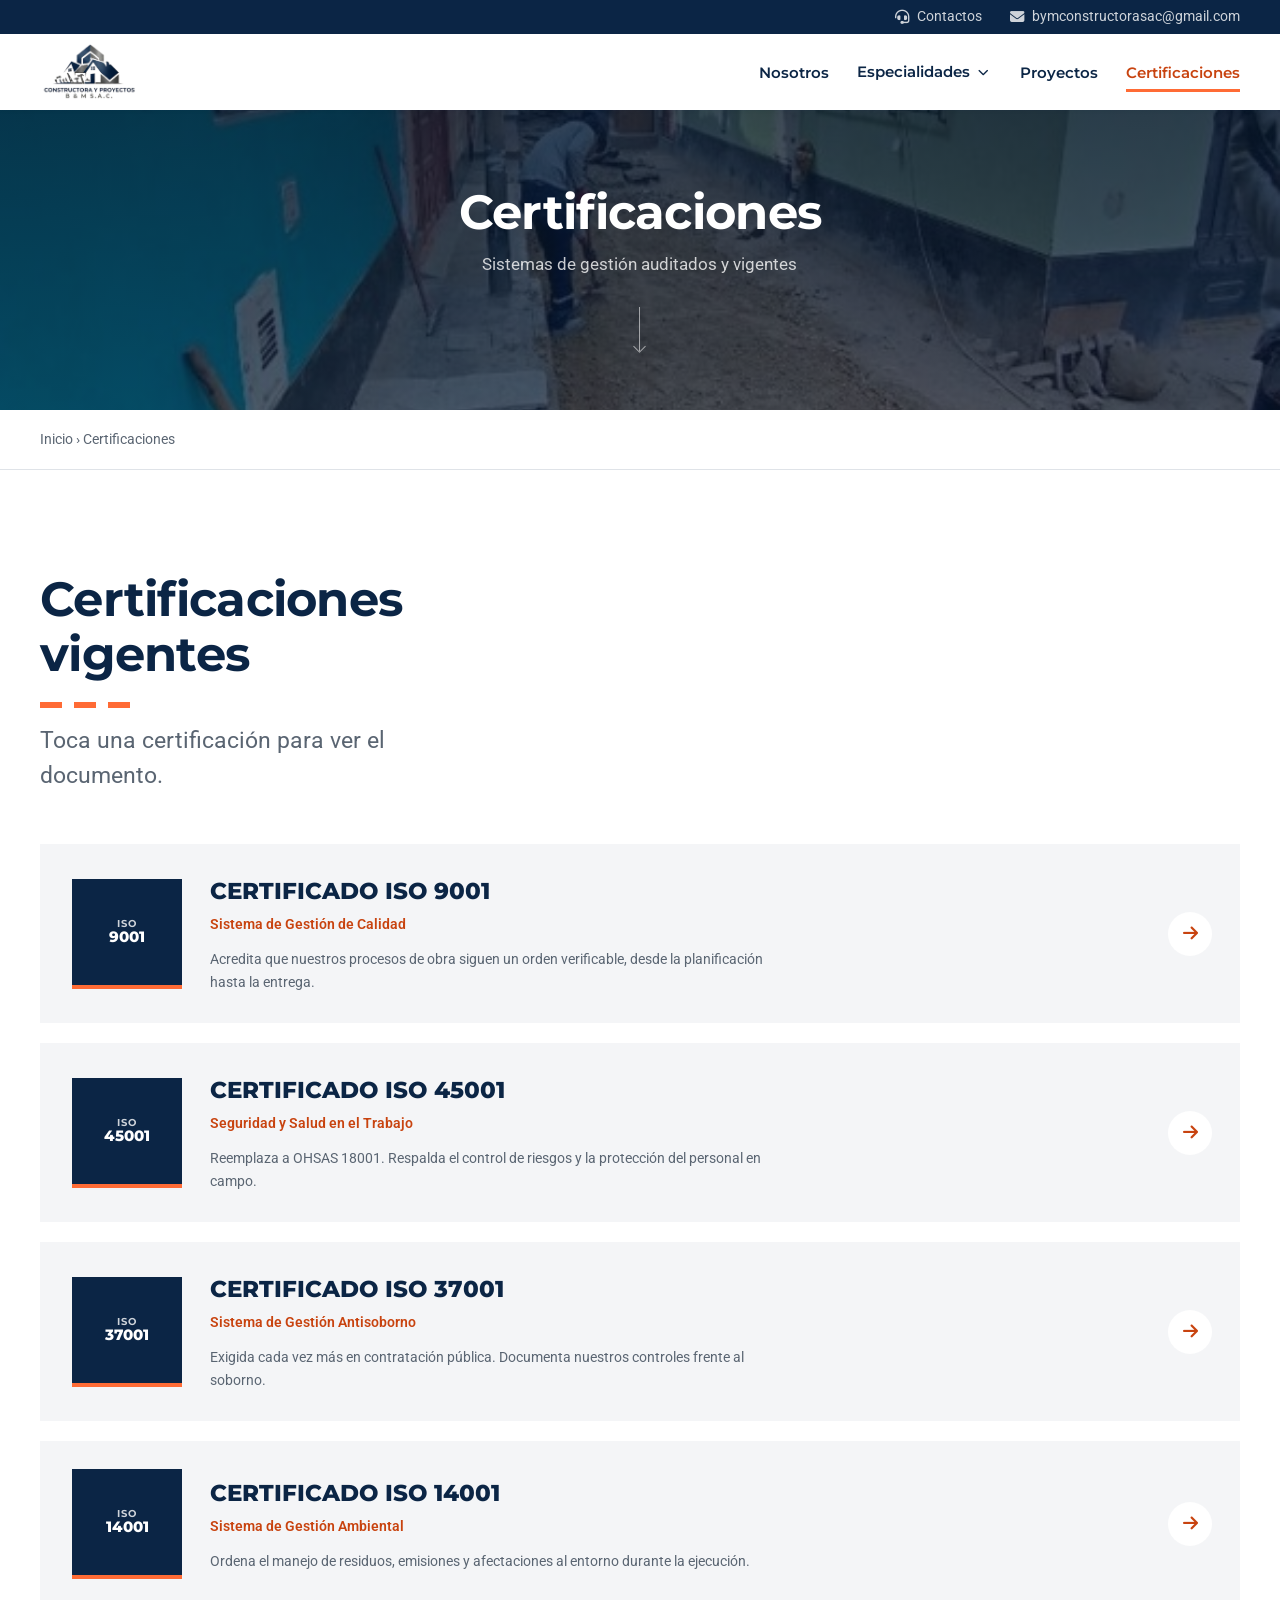
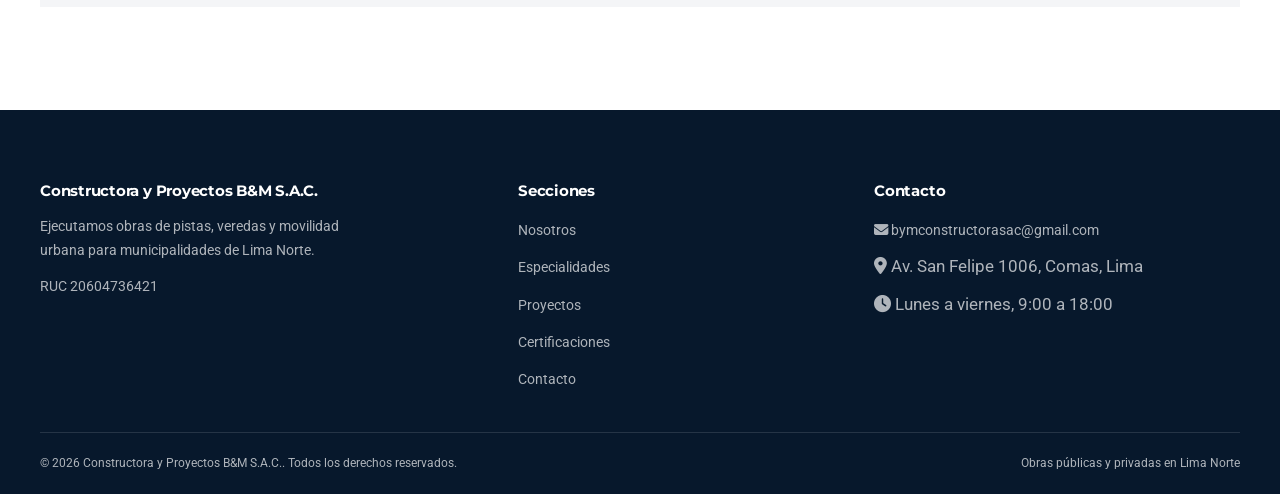
==== commit 807207a8: "feat: tira de proyectos y franja ISO en portada; certificaciones con lista y detalle - Portada: secc" ====
--- a/certificaciones.html
+++ b/certificaciones.html
@@ -33,29 +33,7 @@
   </div>
 
   <section class="block">
-    <div class="wrap">
-      <div class="block__head reveal">
-        <h2 class="block__title">Cuatro certificaciones vigentes</h2>
-        <div class="roadline"></div>
-        <p class="block__intro">Cada certificado está disponible en PDF para su verificación durante un proceso de selección.</p>
-      </div>
-
-      <div class="cert-list" id="certList"></div>
-    </div>
-  </section>
-
-  <section class="block block--tint">
-    <div class="wrap split">
-      <div class="reveal">
-        <h2 class="block__title">Por qué importan en obra pública</h2>
-        <div class="roadline"></div>
-        <p style="margin-top:1.5rem">En muchos procesos de selección, las certificaciones otorgan puntaje en el factor de evaluación o son requisito de admisión. Mantenerlas vigentes forma parte de nuestra gestión permanente.</p>
-        <p>La ISO 37001, sobre gestión antisoborno, es cada vez más exigida por entidades del Estado peruano en contrataciones de obra.</p>
-      </div>
-      <div class="split__media reveal">
-        <img src="images/justicia_2.jpg" alt="Obra de veredas ejecutada por B&amp;M" loading="lazy">
-      </div>
-    </div>
+    <div class="wrap" id="certApp"></div>
   </section>
 
 </main>
--- a/css/styles.css
+++ b/css/styles.css
@@ -1139,30 +1139,6 @@
 }
 
 /* ---------- 13. CERTIFICACIONES ---------- */
-.cert-list { display: grid; gap: 1rem; }
-.cert {
-  display: grid;
-  grid-template-columns: 78px 1fr auto;
-  gap: 1.5rem;
-  align-items: center;
-  background: var(--white);
-  border: 1px solid var(--line);
-  padding: 1.5rem;
-  transition: border-color 0.25s var(--ease), box-shadow 0.25s var(--ease);
-}
-.cert:hover { border-color: var(--orange); box-shadow: var(--shadow-sm); }
-.cert__seal {
-  width: 78px; height: 78px;
-  display: grid;
-  place-items: center;
-  background: var(--navy);
-  color: var(--white);
-  font-size: 1.7rem;
-}
-.cert__title { font-size: var(--step-1); }
-.cert__name { color: var(--orange-ink); font-weight: 600; font-size: var(--step--1); margin-top: 0.15rem; }
-.cert__text { margin-top: 0.6rem; color: var(--ink-soft); font-size: var(--step--1); max-width: 62ch; }
-.cert__data { margin-top: 0.6rem; font-size: 0.78rem; color: var(--ink-soft); display: grid; gap: 0.15rem; }
 
 /* ---------- 14. NOVEDADES ---------- */
 .news { display: grid; grid-template-columns: repeat(auto-fit, minmax(290px, 1fr)); gap: 1.75rem; }
@@ -1402,9 +1378,6 @@
 
   .hero__arrow { width: 40px; height: 40px; font-size: 1.15rem; }
   .hero__caption { position: static; margin-top: 2rem; text-align: center; }
-  .cert { grid-template-columns: 56px 1fr; }
-  .cert__seal { width: 56px; height: 56px; font-size: 1.3rem; }
-  .cert .btn { grid-column: 1 / -1; justify-content: center; }
 }
 
 @media (max-width: 560px) {
@@ -1429,3 +1402,260 @@
   .page { padding-top: 0; }
   body { color: #000; }
 }
+
+/* ---------- PORTADA: TIRA DE PROYECTOS ---------- */
+.strip { padding-top: clamp(3.5rem, 8vw, 7rem); background: var(--white); }
+
+.strip__head { margin-bottom: clamp(1.75rem, 3vw, 2.5rem); }
+
+.strip__title {
+  font-size: var(--step-3);
+  font-weight: 800;
+  text-transform: uppercase;
+  color: var(--ink-soft);
+  line-height: 1.05;
+}
+.strip__title span { display: block; color: var(--orange); }
+
+/* La tira: la activa ocupa el triple que las demás */
+.strip__row {
+  display: flex;
+  height: clamp(340px, 46vw, 560px);
+  gap: 4px;
+}
+
+.strip__item {
+  flex: 1;
+  min-width: 0;
+  border: 0;
+  padding: 0;
+  cursor: pointer;
+  background-size: cover;
+  background-position: center;
+  position: relative;
+  filter: grayscale(0.45) brightness(0.8);
+  transition: flex 0.7s var(--ease), filter 0.5s var(--ease);
+}
+.strip__item.is-active { flex: 3.2; filter: none; }
+
+.strip__item::after {
+  content: '';
+  position: absolute;
+  inset: 0;
+  background: linear-gradient(180deg, transparent 55%, rgba(7,24,44,0.45));
+  opacity: 0;
+  transition: opacity 0.5s var(--ease);
+}
+.strip__item.is-active::after { opacity: 1; }
+
+.strip__item:focus-visible { outline: 3px solid var(--orange); outline-offset: -3px; }
+
+/* Panel con corte diagonal, montado sobre las fotos */
+.strip__panel {
+  position: relative;
+  margin-top: -46px;
+  padding-block: clamp(3.5rem, 6vw, 5rem) clamp(3rem, 6vw, 5rem);
+  background: var(--concrete);
+  clip-path: polygon(0 46px, 100% 0, 100% 100%, 0 100%);
+}
+
+.strip__panel-inner { max-width: 62ch; transition: opacity 0.2s var(--ease); }
+.strip__panel-inner.is-changing { opacity: 0; }
+
+.strip__name {
+  font-size: var(--step-2);
+  color: var(--navy);
+  line-height: 1.2;
+}
+.strip__meta {
+  margin-top: 0.5rem;
+  font-family: var(--font-display);
+  font-weight: 700;
+  font-size: var(--step--1);
+  letter-spacing: 0.06em;
+  text-transform: uppercase;
+  color: var(--orange-ink);
+}
+.strip__desc { margin-top: 1rem; color: var(--ink-soft); }
+
+/* ---------- PORTADA: FRANJA DE SELLOS ---------- */
+.isoband { background: var(--white); padding-block: clamp(2rem, 4vw, 3rem); border-top: 1px solid var(--line); }
+
+.isoband__row {
+  display: flex;
+  flex-wrap: wrap;
+  justify-content: center;
+  align-items: center;
+  gap: clamp(1.5rem, 4vw, 3.5rem);
+}
+
+.iso {
+  width: 76px; height: 92px;
+  display: grid;
+  place-items: center;
+  filter: grayscale(1);
+  opacity: 0.6;
+  transition: filter 0.3s var(--ease), opacity 0.3s var(--ease), transform 0.3s var(--ease);
+}
+.iso:hover, .iso:focus-visible {
+  filter: none;
+  opacity: 1;
+  transform: translateY(-3px);
+}
+.iso img { max-width: 100%; max-height: 100%; object-fit: contain; }
+
+/* ---------- Responsive de la tira ---------- */
+@media (max-width: 820px) {
+  /* Carrusel: una foto a la vez */
+  .strip__row { height: 56vw; min-height: 240px; gap: 0; }
+  .strip__item { display: none; }
+  .strip__item.is-active { display: block; flex: 1; }
+
+  .strip__panel { margin-top: -28px; clip-path: polygon(0 28px, 100% 0, 100% 100%, 0 100%); }
+}
+
+@media (max-width: 560px) {
+  .iso { width: 62px; height: 76px; }
+}
+
+/* ---------- CERTIFICACIONES: LISTA ---------- */
+.certlist { display: grid; gap: 1.25rem; }
+
+.certcard {
+  display: grid;
+  grid-template-columns: 110px 1fr auto;
+  gap: 1.75rem;
+  align-items: center;
+  width: 100%;
+  text-align: left;
+  background: var(--concrete);
+  border: 0;
+  border-left: 4px solid transparent;
+  padding: 1.75rem;
+  cursor: pointer;
+  font: inherit;
+  transition: background 0.3s var(--ease), box-shadow 0.3s var(--ease),
+              border-color 0.3s var(--ease), transform 0.3s var(--ease);
+}
+.certcard:hover,
+.certcard:focus-visible {
+  background: var(--white);
+  border-left-color: var(--orange);
+  box-shadow: var(--shadow);
+  transform: translateY(-2px);
+}
+
+.certcard__seal {
+  display: grid;
+  place-items: center;
+  height: 110px;
+  transition: transform 0.35s var(--ease);
+}
+.certcard:hover .certcard__seal,
+.certcard:focus-visible .certcard__seal { transform: scale(1.12); }
+.certcard__seal img { max-width: 100%; max-height: 100%; object-fit: contain; }
+
+.certcard__body { display: block; }
+.certcard__title {
+  display: block;
+  font-family: var(--font-display);
+  font-weight: 800;
+  font-size: var(--step-1);
+  color: var(--navy);
+  text-transform: uppercase;
+}
+.certcard__name { display: block; color: var(--orange-ink); font-weight: 600; font-size: var(--step--1); margin-top: 0.15rem; }
+.certcard__text { display: block; color: var(--ink-soft); font-size: var(--step--1); margin-top: 0.7rem; max-width: 70ch; }
+
+.certcard__go {
+  width: 44px; height: 44px;
+  display: grid; place-items: center;
+  border-radius: 50%;
+  background: var(--white);
+  color: var(--orange-ink);
+  transition: background 0.3s var(--ease), color 0.3s var(--ease), transform 0.3s var(--ease);
+}
+.certcard:hover .certcard__go {
+  background: var(--orange);
+  color: var(--white);
+  transform: translateX(4px);
+}
+
+/* ---------- CERTIFICACIONES: DETALLE ---------- */
+.certdetail {
+  display: grid;
+  grid-template-columns: 1fr 1.15fr;
+  gap: clamp(2rem, 5vw, 4rem);
+  align-items: start;
+}
+
+.certdetail__back {
+  display: inline-flex;
+  align-items: center;
+  gap: 0.6rem;
+  background: none;
+  border: 0;
+  padding: 0;
+  margin-bottom: 1.75rem;
+  cursor: pointer;
+  font-family: var(--font-display);
+  font-weight: 600;
+  font-size: var(--step--1);
+  color: var(--ink-soft);
+  transition: color 0.25s var(--ease);
+}
+.certdetail__back:hover { color: var(--orange-ink); }
+
+.certdetail__title { font-size: var(--step-2); text-transform: uppercase; }
+.certdetail__name { color: var(--orange-ink); font-weight: 600; margin-top: 0.2rem; }
+.certdetail__desc { margin-top: 1.5rem; color: var(--ink-soft); }
+.certdetail__hint { margin-top: 1.5rem; font-size: var(--step--1); color: var(--navy-300); }
+.certdetail__hint i { margin-right: 0.4rem; }
+
+.certdetail__doc { position: relative; }
+
+.certdetail__img {
+  width: 100%;
+  border: 1px solid var(--line);
+  box-shadow: var(--shadow);
+  cursor: zoom-in;
+  transition: box-shadow 0.3s var(--ease);
+}
+.certdetail__img:hover { box-shadow: var(--shadow-lg); }
+
+.certdetail__arrow {
+  position: absolute;
+  top: 50%;
+  transform: translateY(-50%);
+  z-index: 2;
+  width: 46px; height: 46px;
+  display: grid; place-items: center;
+  background: var(--white);
+  border: 1px solid var(--line);
+  color: var(--navy);
+  font-size: 1.15rem;
+  cursor: pointer;
+  box-shadow: var(--shadow-sm);
+  transition: background 0.25s var(--ease), color 0.25s var(--ease);
+}
+.certdetail__arrow:hover { background: var(--orange); color: var(--white); border-color: var(--orange); }
+.certdetail__arrow--prev { left: -23px; }
+.certdetail__arrow--next { right: -23px; }
+
+.certdetail__counter {
+  margin-top: 0.9rem;
+  text-align: center;
+  font-family: var(--font-display);
+  font-size: var(--step--1);
+  color: var(--ink-soft);
+}
+
+@media (max-width: 820px) {
+  .certcard { grid-template-columns: 76px 1fr; gap: 1rem; padding: 1.25rem; }
+  .certcard__seal { height: 76px; }
+  .certcard__go { display: none; }
+
+  .certdetail { grid-template-columns: 1fr; }
+  .certdetail__arrow--prev { left: 6px; }
+  .certdetail__arrow--next { right: 6px; }
+}
